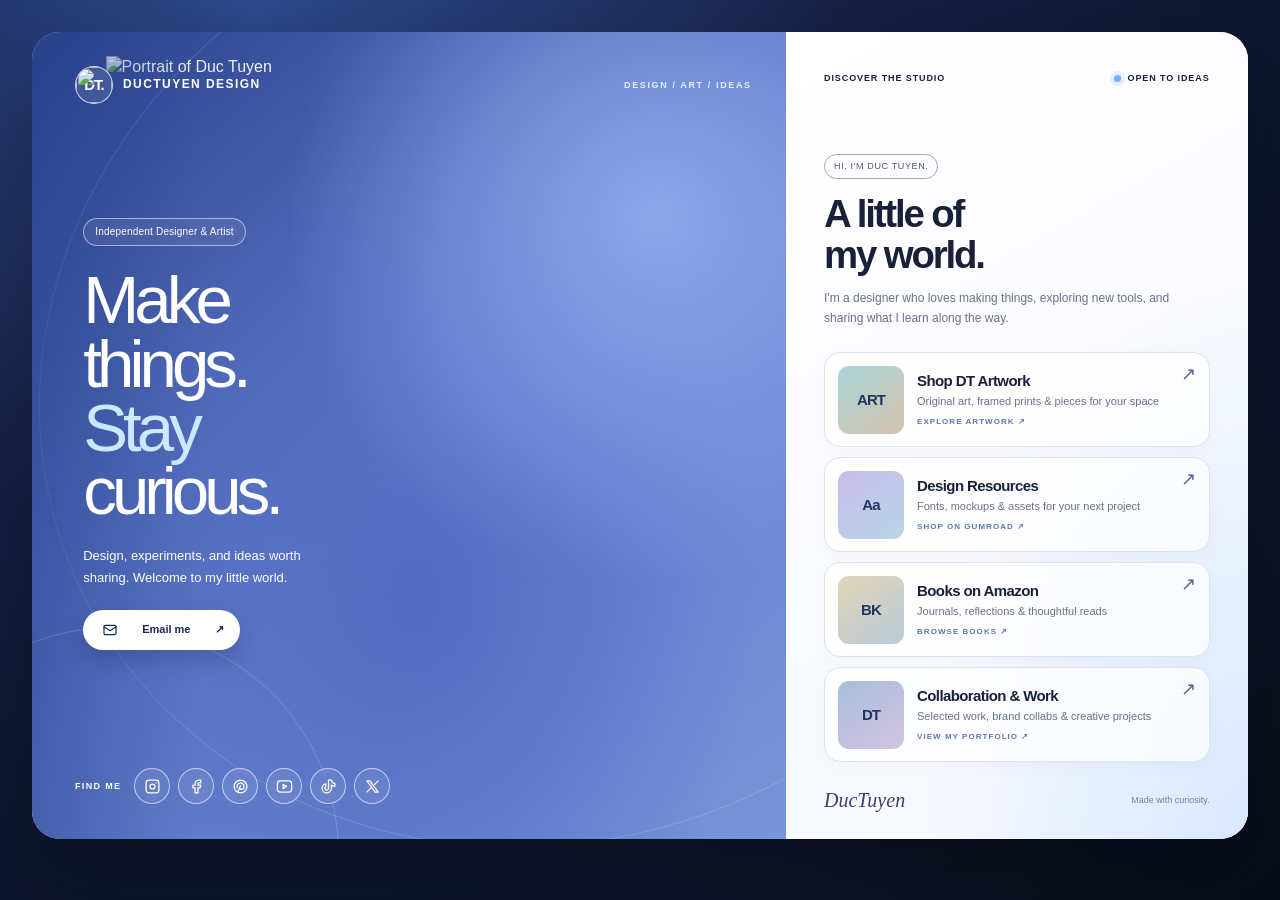
==== index.html @ d8264adf "Add standalone preview HTML" ====
<!doctype html><html lang="en"><head><meta charset="utf-8"><meta name="viewport" content="width=device-width,initial-scale=1"><title>DucTuyenDesign Bio Link</title></head><body style="margin:0"><style>
/* DucTuyenDesign Bio Link V6.5 | Transparent portrait + CSS blue gradient | Scoped to .dv6 */
.dv6,.dv6 *{box-sizing:border-box}
.dv6{--navy:#162456;--ink:#19213a;--muted:#67718b;--hair:#dbe0eb;--blue:#5e82db;position:relative;isolation:isolate;width:100%;min-height:100svh;padding:clamp(14px,2.5vw,38px);background:radial-gradient(ellipse at 20% 0%,#304b90 0%,#151f43 43%,#090d1a 100%);color:var(--ink);font-family:Arial,Helvetica,sans-serif;line-height:1.42}
.dv6 a{color:inherit;text-decoration:none}
.dv6 :is(a,button):focus-visible{outline:3px solid #7ebaff;outline-offset:4px}
.dv6 p,.dv6 h1,.dv6 h2{margin:0}
.dv6-shell{position:relative;max-width:1480px;min-height:790px;margin:auto;overflow:hidden;border-radius:28px;background:#f8faff;display:grid;grid-template-columns:minmax(0,1.63fr) minmax(375px,1fr);box-shadow:0 35px 95px #0005}
.dv6-visual{position:relative;min-height:790px;overflow:hidden;color:#fff;background:radial-gradient(ellipse at 83% 23%,#8ca7eb 0%,transparent 42%),radial-gradient(ellipse at 52% 70%,#556ec5 4%,transparent 60%),linear-gradient(145deg,#2d458f 0%,#647ecf 54%,#7795d8 100%)}
.dv6-visual:before{content:"";position:absolute;inset:-16% -38% 0 0;border-radius:50%;border:1px solid #ffffff25;transform:rotate(-22deg);pointer-events:none}
.dv6-visual:after{content:"";position:absolute;width:450px;height:450px;bottom:-240px;left:-145px;border:1px solid #ffffff2b;border-radius:50%;pointer-events:none}
.dv6-portrait{position:absolute;bottom:-1%;right:-7%;height:98%;width:auto;max-width:none;object-fit:contain;object-position:bottom center}
.dv6-portrait-fade{position:absolute;inset:0;background:linear-gradient(90deg,#233e8a80 0%,#263f8218 22%,transparent 55%);pointer-events:none}
.dv6-top{position:absolute;z-index:3;top:34px;left:43px;right:34px;display:flex;align-items:center;justify-content:space-between;gap:12px}
.dv6-logo{display:flex;align-items:center;gap:10px;font-size:12px;font-weight:750;letter-spacing:.12em;text-transform:uppercase}
.dv6-mark{position:relative;display:grid;place-items:center;flex:none;width:38px;height:38px;border:1.5px solid #ffffffc4;border-radius:50%;font-size:15px;letter-spacing:-.07em;background:#ffffff18;overflow:hidden;backdrop-filter:blur(10px)}
.dv6-mark img{position:absolute;inset:0;display:block;width:100%;height:100%;object-fit:cover;object-position:center}
.dv6-topnote{font-size:9px;letter-spacing:.18em;font-weight:700;color:#e5edff}
.dv6-hero-copy{position:absolute;z-index:2;top:23%;left:clamp(29px,4vw,67px);max-width:380px}
.dv6-eyebrow{display:inline-flex;border:1px solid #ffffff85;border-radius:20px;padding:6px 11px;font-size:10px;letter-spacing:.02em;backdrop-filter:blur(12px);background:#ffffff12}
.dv6-hero-copy h1{font-size:clamp(47px,5.25vw,86px);line-height:.95;letter-spacing:-.073em;font-weight:500;margin:22px 0 22px;text-wrap:balance}
.dv6-hero-copy h1 em{font-style:normal;color:#cce8ff}
.dv6-hero-copy p{max-width:250px;font-size:13px;line-height:1.65;color:#edf1ff}
.dv6-cta{margin-top:22px;display:inline-flex;align-items:center;gap:24px;border-radius:30px;background:#fff;color:#162853!important;padding:12px 16px 12px 19px;font-size:11px;font-weight:700;box-shadow:0 10px 20px #14224e40;transition:transform .2s}
.dv6-cta:hover{transform:translateY(-2px)}
.dv6-social{position:absolute;z-index:3;left:43px;bottom:35px;display:flex;align-items:center;gap:8px;flex-wrap:wrap}
.dv6-social-label{font-size:9px;letter-spacing:.15em;font-weight:700;margin-right:5px}
.dv6-social a{width:36px;height:36px;display:grid;place-items:center;border:1px solid #ffffff9e;border-radius:50%;font-size:10px;font-weight:700;background:#ffffff13;backdrop-filter:blur(9px);transition:background .2s}
.dv6-social a:hover{background:#ffffff49}
.dv6-info{position:relative;padding:40px clamp(23px,3vw,52px) 25px;background:radial-gradient(ellipse at 100% 100%,#d9e8ff 0%,transparent 50%),linear-gradient(150deg,#fff 0%,#f6f8ff 100%);display:flex;flex-direction:column}
.dv6-info-top{display:flex;justify-content:space-between;align-items:center;gap:15px;font-size:9px;font-weight:700;letter-spacing:.1em;text-transform:uppercase}
.dv6-online{display:flex;align-items:center;gap:7px}
.dv6-online i{width:7px;height:7px;border-radius:50%;background:#79acff;box-shadow:0 0 0 4px #b4d1ff55}
.dv6-intro{margin:68px 0 23px}
.dv6-intro-label{display:inline-block;border:1px solid #9ba8bf;border-radius:20px;padding:5px 9px;color:#475677;font-size:9px;letter-spacing:.07em;text-transform:uppercase}
.dv6-intro h2{font-size:clamp(29px,3vw,42px);line-height:1.08;letter-spacing:-.056em;font-weight:600;margin:14px 0 14px}
.dv6-intro p{font-size:12px;line-height:1.65;color:#65728b;max-width:350px}
.dv6-links{display:grid;gap:10px}
.dv6-link{position:relative;display:flex;align-items:center;gap:13px;min-height:95px;padding:12px 13px;border:1px solid #dce2ee;border-radius:16px;background:#ffffffc2;box-shadow:0 5px 15px #2b4a8509;transition:transform .2s,border-color .2s,background .2s}
.dv6-link:hover{transform:translateX(3px);border-color:#9fbae5;background:#fff}
.dv6-thumb{position:relative;display:grid;place-items:center;flex:none;width:66px;height:68px;overflow:hidden;border-radius:11px;background:#c7d6ef;color:#213762;font-size:15px;font-weight:800;letter-spacing:-.06em}
.dv6-thumb:after{content:"";position:absolute;inset:0;background-image:var(--pic);background-size:cover;background-position:center;background-repeat:no-repeat;pointer-events:none}
.dv6-thumb.art{background:linear-gradient(145deg,#a9d4d9,#d5c3ab)}
.dv6-thumb.resources{background:linear-gradient(145deg,#c6bdec,#b9d4e6)}
.dv6-thumb.books{background:linear-gradient(145deg,#e2d4b6,#b7cbda)}
.dv6-thumb.work{background:linear-gradient(145deg,#a4bfdb,#d6c2e2)}
.dv6-linktext{min-width:0;flex:1}
.dv6-linktext strong{display:block;font-size:15px;line-height:1.3;letter-spacing:-.04em;font-weight:700}
.dv6-linktext small{display:block;color:#68748a;font-size:11px;line-height:1.4;margin-top:3px}
.dv6-linktext label{display:block;font-size:8px;color:#5d78ad;letter-spacing:.13em;font-weight:800;margin-top:7px;cursor:pointer}
.dv6-arrow{align-self:flex-start;font-size:18px;line-height:1;color:#51698d}
.dv6-footer{margin-top:auto;padding-top:24px;display:flex;align-items:center;justify-content:space-between;gap:12px;color:#748099;font-size:9px}
.dv6-sign{color:#33456d;font-size:20px;font-family:Georgia,serif;font-style:italic}
@media(max-width:1100px) and (min-width:761px){.dv6-shell{grid-template-columns:minmax(0,1.3fr) minmax(330px,1fr)}.dv6-hero-copy{left:30px}.dv6-hero-copy h1{font-size:clamp(43px,5vw,68px)}.dv6-info{padding-left:24px;padding-right:24px}.dv6-portrait{right:-17%;height:96%}}
@media(max-width:760px){.dv6{padding:0;background:#132452}.dv6-shell{border-radius:0;min-height:auto;display:flex;flex-direction:column}.dv6-visual{height:640px;min-height:0;flex:none}.dv6-top{top:26px;left:23px;right:23px}.dv6-topnote{font-size:8px}.dv6-portrait{height:94%;right:-14%;bottom:0}.dv6-portrait-fade{background:linear-gradient(90deg,#263e84a8,#223c7f16 60%);}.dv6-hero-copy{top:20%;left:24px;max-width:260px}.dv6-hero-copy h1{font-size:clamp(43px,10vw,68px)}.dv6-hero-copy p{max-width:200px;font-size:11px}.dv6-social{left:23px;bottom:24px}.dv6-info{padding:28px 22px 28px}.dv6-intro{margin:34px 0 20px}.dv6-intro h2{font-size:36px}.dv6-link{min-height:93px}.dv6-footer{padding-top:27px}}
@media(max-width:420px){.dv6-visual{height:590px}.dv6-portrait{height:94%;right:-26%}.dv6-hero-copy{left:20px;top:22%}.dv6-hero-copy h1{font-size:47px;max-width:220px}.dv6-top{left:20px}.dv6-logo{font-size:10px}.dv6-topnote{display:none}.dv6-social{left:20px;gap:5px}.dv6-social a{height:32px;width:32px}.dv6-social-label{margin-right:1px;font-size:8px}.dv6-info{padding:28px 17px}.dv6-thumb{width:61px;height:63px}.dv6-link{gap:10px;padding:12px 10px}.dv6-linktext strong{font-size:14px}.dv6-linktext small{font-size:10px}.dv6-linktext label{font-size:7px}}
@media(max-width:340px){.dv6-portrait{right:-34%}.dv6-hero-copy h1{font-size:41px}.dv6-linktext strong{font-size:13px}.dv6-social-label{display:none}}
@media(prefers-reduced-motion:reduce){.dv6 a{transition:none}.dv6 a:hover{transform:none}}

/* Tabler brand icons: inline SVG, no external font or CDN */
.dv6-social a svg{width:17px;height:17px;display:block;fill:none;stroke:currentColor;stroke-width:1.8;stroke-linecap:round;stroke-linejoin:round;transition:transform .2s ease}
.dv6-social a:hover svg{transform:scale(1.13)}
.dv6-cta svg{width:16px;height:16px;display:block;fill:none;stroke:currentColor;stroke-width:1.8;stroke-linecap:round;stroke-linejoin:round}
@media(prefers-reduced-motion:reduce){.dv6-social a svg{transition:none}.dv6-social a:hover svg{transform:none}}

/* Lock hero text colors against Fourthwall theme heading overrides */
.dv6 .dv6-visual .dv6-hero-copy h1{color:#fff!important;-webkit-text-fill-color:#fff!important}
.dv6 .dv6-visual .dv6-hero-copy h1 em{color:#cce8ff!important;-webkit-text-fill-color:#cce8ff!important}
.dv6 .dv6-visual .dv6-hero-copy p,.dv6 .dv6-visual .dv6-eyebrow{color:#fff!important;-webkit-text-fill-color:#fff!important}
</style>
<div class="dv6" aria-label="DucTuyen Design Bio Link">
  <main class="dv6-shell">
    <section class="dv6-visual" aria-label="About DucTuyen Design">
      <!-- Portrait asset: assets/profile.webp (transparent; background is pure CSS) -->
      <img class="dv6-portrait" src="https://raw.githubusercontent.com/ductuyendesign/ductuyendesign-biolink/main/assets/profile.webp" alt="Portrait of Duc Tuyen" width="1215" height="1312" fetchpriority="high">
      <div class="dv6-portrait-fade" aria-hidden="true"></div>
      <header class="dv6-top">
        <div class="dv6-logo"><span class="dv6-mark">DT.<img src="https://raw.githubusercontent.com/ductuyendesign/ductuyendesign-biolink/main/assets/avatar.webp" alt="" width="64" height="64"></span><span>DUCTUYEN DESIGN</span></div>
        <span class="dv6-topnote">DESIGN / ART / IDEAS</span>
      </header>
      <div class="dv6-hero-copy">
        <span class="dv6-eyebrow">Independent Designer &amp; Artist</span>
        <h1>Make<br>things.<br><em>Stay</em><br>curious.</h1>
        <p>Design, experiments, and ideas worth sharing. Welcome to my little world.</p>
        <a class="dv6-cta" href="mailto:ductuyendesign@gmail.com" aria-label="Email Duc Tuyen at ductuyendesign@gmail.com">
          <svg viewBox="0 0 24 24" aria-hidden="true"><rect x="3" y="5" width="18" height="14" rx="2"/><path d="m3 7 9 6 9 -6"/></svg>
          Email me <span aria-hidden="true">↗</span>
        </a>
      </div>
      <nav class="dv6-social" aria-label="Social profiles">
        <span class="dv6-social-label">FIND ME</span>
        <a href="https://instagram.com/ductuyendesign" target="_blank" rel="noopener noreferrer" aria-label="Instagram" title="Instagram"><svg viewBox="0 0 24 24" aria-hidden="true"><path d="M3 7a4 4 0 0 1 4 -4h10a4 4 0 0 1 4 4v10a4 4 0 0 1 -4 4h-10a4 4 0 0 1 -4 -4l0 -10"/><path d="M8.5 12a3.5 3.5 0 1 0 7 0a3.5 3.5 0 0 0 -7 0"/><path d="M17 7v.01"/></svg></a>
        <a href="https://www.facebook.com/ductuyendesign" target="_blank" rel="noopener noreferrer" aria-label="Facebook" title="Facebook"><svg viewBox="0 0 24 24" aria-hidden="true"><path d="M7 10v4h3v7h4v-7h3l1 -4h-4v-2a1 1 0 0 1 1 -1h3v-4h-3a5 5 0 0 0 -5 5v2h-3"/></svg></a>
        <a href="https://pinterest.com/ductuyendesign" target="_blank" rel="noopener noreferrer" aria-label="Pinterest" title="Pinterest"><svg viewBox="0 0 24 24" aria-hidden="true"><path d="M8 20l4 -9"/><path d="M10.7 14c.437 1.263 1.43 2 2.55 2c2.071 0 3.75 -1.554 3.75 -4a5 5 0 1 0 -9.7 1.7"/><path d="M3 12a9 9 0 1 0 18 0a9 9 0 1 0 -18 0"/></svg></a>
        <a href="https://youtube.com/@ductuyendesign" target="_blank" rel="noopener noreferrer" aria-label="YouTube" title="YouTube"><svg viewBox="0 0 24 24" aria-hidden="true"><path d="M2 8a4 4 0 0 1 4 -4h12a4 4 0 0 1 4 4v8a4 4 0 0 1 -4 4h-12a4 4 0 0 1 -4 -4v-8"/><path d="M10 9l5 3l-5 3l0 -6"/></svg></a>
        <a href="https://tiktok.com/@ductuyendesign" target="_blank" rel="noopener noreferrer" aria-label="TikTok" title="TikTok"><svg viewBox="0 0 24 24" aria-hidden="true"><path d="M21 7.917v4.034a9.948 9.948 0 0 1 -5 -1.951v4.5a6.5 6.5 0 1 1 -8 -6.326v4.326a2.5 2.5 0 1 0 4 2v-11.5h4.083a6.005 6.005 0 0 0 4.917 4.917"/></svg></a>
        <a href="https://twitter.com/dtuyendesign" target="_blank" rel="noopener noreferrer" aria-label="X" title="X"><svg viewBox="0 0 24 24" aria-hidden="true"><path d="M4 4l11.733 16h4.267l-11.733 -16l-4.267 0"/><path d="M4 20l6.768 -6.768m2.46 -2.46l6.772 -6.772"/></svg></a>
      </nav>
    </section>
    <section class="dv6-info" aria-label="DucTuyen links">
      <div class="dv6-info-top"><span>DISCOVER THE STUDIO</span><span class="dv6-online"><i></i>OPEN TO IDEAS</span></div>
      <div class="dv6-intro">
        <span class="dv6-intro-label">Hi, I'm Duc Tuyen.</span>
        <h2>A little of<br>my world.</h2>
        <p>I'm a designer who loves making things, exploring new tools, and sharing what I learn along the way.</p>
      </div>
      <div class="dv6-links" id="dv6-links">
        <a class="dv6-link" href="https://dtartwork.com" target="_blank" rel="noopener noreferrer">
          <span class="dv6-thumb art" style="--pic:url('https://raw.githubusercontent.com/ductuyendesign/ductuyendesign-biolink/main/assets/dtartwork.webp')" aria-hidden="true">ART</span>
          <span class="dv6-linktext"><strong>Shop DT Artwork</strong><small>Original art, framed prints &amp; pieces for your space</small><label>EXPLORE ARTWORK ↗</label></span>
          <span class="dv6-arrow" aria-hidden="true">↗</span>
        </a>
        <a class="dv6-link" href="https://ductuyendesign.gumroad.com/" target="_blank" rel="noopener noreferrer">
          <span class="dv6-thumb resources" style="--pic:url('https://raw.githubusercontent.com/ductuyendesign/ductuyendesign-biolink/main/assets/gumroad.webp')" aria-hidden="true">Aa</span>
          <span class="dv6-linktext"><strong>Design Resources</strong><small>Fonts, mockups &amp; assets for your next project</small><label>SHOP ON GUMROAD ↗</label></span>
          <span class="dv6-arrow" aria-hidden="true">↗</span>
        </a>
        <a class="dv6-link" href="https://www.amazon.com/stores/Michael-Dreamer/author/B0GX5GFF1L" target="_blank" rel="noopener noreferrer">
          <span class="dv6-thumb books" style="--pic:url('https://raw.githubusercontent.com/ductuyendesign/ductuyendesign-biolink/main/assets/amazon.webp')" aria-hidden="true">BK</span>
          <span class="dv6-linktext"><strong>Books on Amazon</strong><small>Journals, reflections &amp; thoughtful reads</small><label>BROWSE BOOKS ↗</label></span>
          <span class="dv6-arrow" aria-hidden="true">↗</span>
        </a>
        <a class="dv6-link" href="https://ductuyen.framer.website/" target="_blank" rel="noopener noreferrer">
          <span class="dv6-thumb work" style="--pic:url('https://raw.githubusercontent.com/ductuyendesign/ductuyendesign-biolink/main/assets/portfolio.webp')" aria-hidden="true">DT</span>
          <span class="dv6-linktext"><strong>Collaboration &amp; Work</strong><small>Selected work, brand collabs &amp; creative projects</small><label>VIEW MY PORTFOLIO ↗</label></span>
          <span class="dv6-arrow" aria-hidden="true">↗</span>
        </a>
      </div>
      <footer class="dv6-footer"><span class="dv6-sign">DucTuyen</span><span>Made with curiosity.</span></footer>
    </section>
  </main>
</div></body></html>
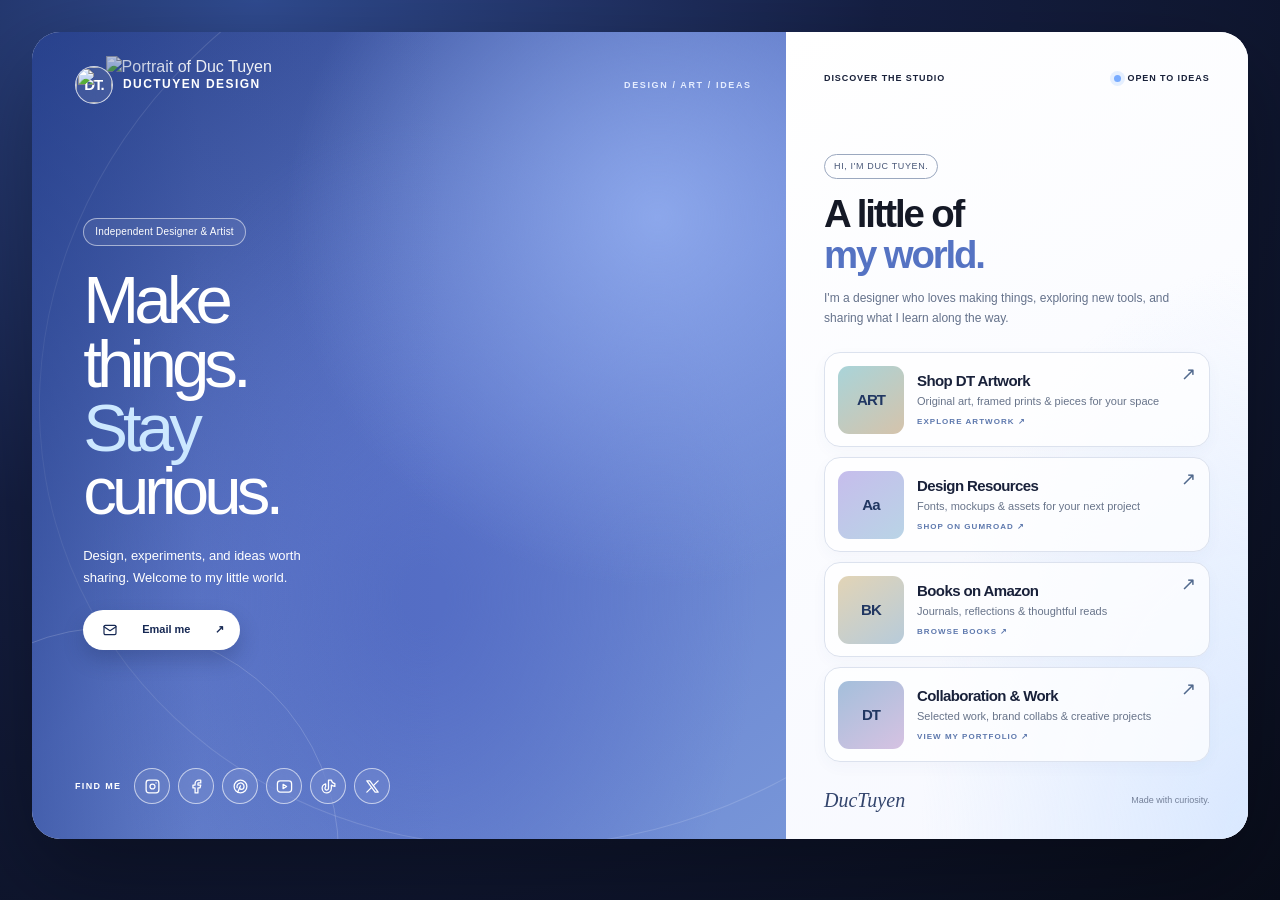
==== commit 0d3aff7c: "Style my world heading in editorial blue" ====
--- a/index.html
+++ b/index.html
@@ -67,6 +67,9 @@
 .dv6 .dv6-visual .dv6-hero-copy h1{color:#fff!important;-webkit-text-fill-color:#fff!important}
 .dv6 .dv6-visual .dv6-hero-copy h1 em{color:#cce8ff!important;-webkit-text-fill-color:#cce8ff!important}
 .dv6 .dv6-visual .dv6-hero-copy p,.dv6 .dv6-visual .dv6-eyebrow{color:#fff!important;-webkit-text-fill-color:#fff!important}
+/* Blue world title, locked against the Fourthwall theme */
+.dv6 .dv6-info .dv6-intro h2{color:#151926!important;-webkit-text-fill-color:#151926!important}
+.dv6 .dv6-info .dv6-intro h2 .dv6-world{color:#5573c3!important;-webkit-text-fill-color:#5573c3!important}
 </style>
 <div class="dv6" aria-label="DucTuyen Design Bio Link">
   <main class="dv6-shell">
@@ -101,7 +104,7 @@
       <div class="dv6-info-top"><span>DISCOVER THE STUDIO</span><span class="dv6-online"><i></i>OPEN TO IDEAS</span></div>
       <div class="dv6-intro">
         <span class="dv6-intro-label">Hi, I'm Duc Tuyen.</span>
-        <h2>A little of<br>my world.</h2>
+        <h2>A little of<br><span class="dv6-world">my world.</span></h2>
         <p>I'm a designer who loves making things, exploring new tools, and sharing what I learn along the way.</p>
       </div>
       <div class="dv6-links" id="dv6-links">
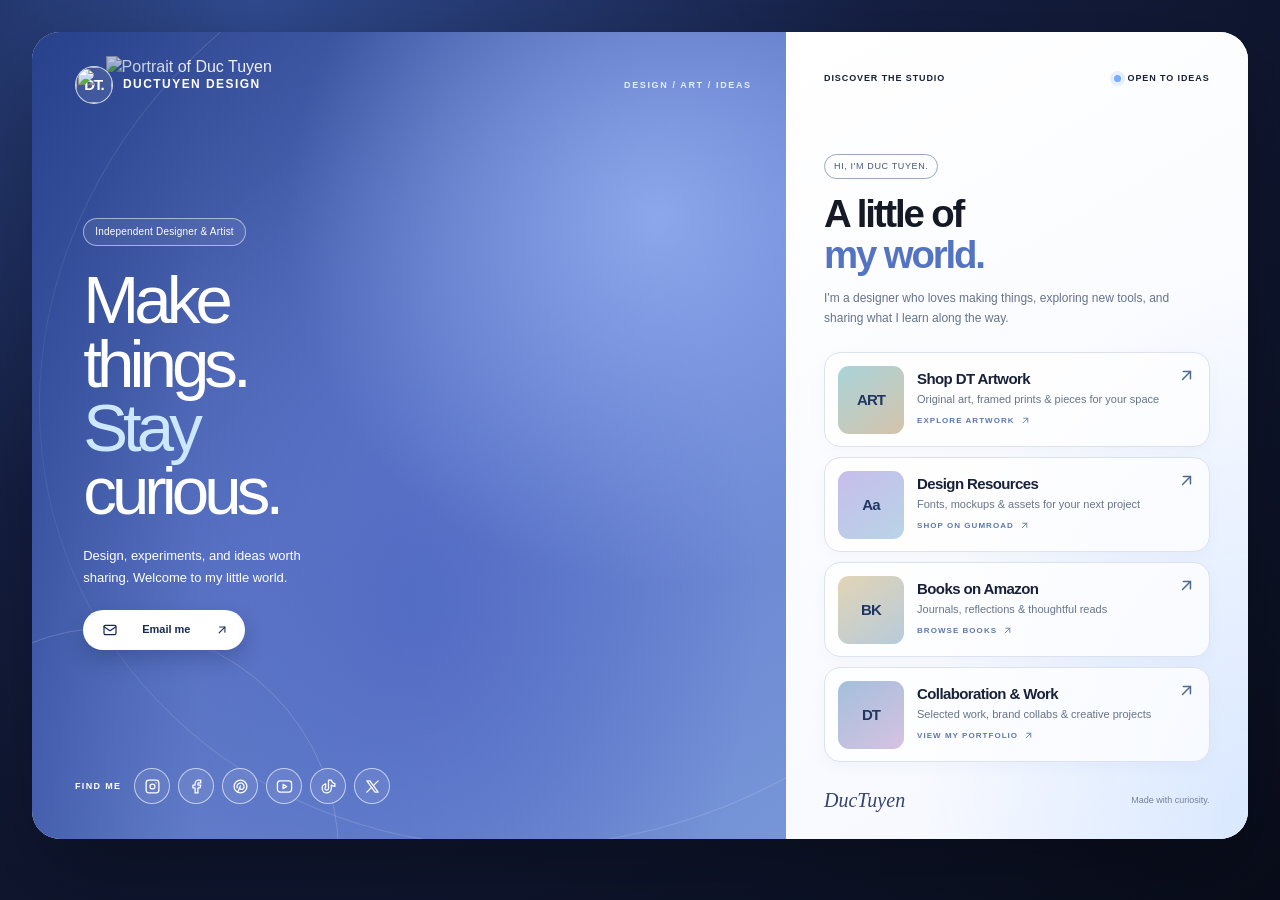
==== commit 57189a56: "Replace iOS emoji arrows with Tabler inline SVG icons" ====
--- a/index.html
+++ b/index.html
@@ -70,6 +70,13 @@
 /* Blue world title, locked against the Fourthwall theme */
 .dv6 .dv6-info .dv6-intro h2{color:#151926!important;-webkit-text-fill-color:#151926!important}
 .dv6 .dv6-info .dv6-intro h2 .dv6-world{color:#5573c3!important;-webkit-text-fill-color:#5573c3!important}
+/* Tabler Arrow Up Right — prevent emoji rendering on iOS */
+.dv6 .dv6-up-icon{display:inline-block;width:18px;height:18px;flex:none;vertical-align:middle;color:inherit}
+.dv6 .dv6-linktext label{display:inline-flex;align-items:center;gap:5px}
+.dv6 .dv6-linktext label .dv6-up-icon{width:11px;height:11px}
+.dv6 .dv6-arrow .dv6-up-icon{width:19px;height:19px;transition:transform .2s}
+.dv6 .dv6-link:hover .dv6-arrow .dv6-up-icon{transform:translate(2px,-2px)}
+.dv6 .dv6-cta .dv6-up-icon{width:14px;height:14px}
 </style>
 <div class="dv6" aria-label="DucTuyen Design Bio Link">
   <main class="dv6-shell">
@@ -87,7 +94,7 @@
         <p>Design, experiments, and ideas worth sharing. Welcome to my little world.</p>
         <a class="dv6-cta" href="mailto:ductuyendesign@gmail.com" aria-label="Email Duc Tuyen at ductuyendesign@gmail.com">
           <svg viewBox="0 0 24 24" aria-hidden="true"><rect x="3" y="5" width="18" height="14" rx="2"/><path d="m3 7 9 6 9 -6"/></svg>
-          Email me <span aria-hidden="true">↗</span>
+          Email me <span aria-hidden="true"><svg class="dv6-up-icon" viewBox="0 0 24 24" fill="none" stroke="currentColor" stroke-width="1.9" stroke-linecap="round" stroke-linejoin="round" aria-hidden="true" focusable="false"><path d="M17 7l-10 10"/><path d="M8 7l9 0l0 9"/></svg></span>
         </a>
       </div>
       <nav class="dv6-social" aria-label="Social profiles">
@@ -110,23 +117,23 @@
       <div class="dv6-links" id="dv6-links">
         <a class="dv6-link" href="https://dtartwork.com" target="_blank" rel="noopener noreferrer">
           <span class="dv6-thumb art" style="--pic:url('https://raw.githubusercontent.com/ductuyendesign/ductuyendesign-biolink/main/assets/dtartwork.webp')" aria-hidden="true">ART</span>
-          <span class="dv6-linktext"><strong>Shop DT Artwork</strong><small>Original art, framed prints &amp; pieces for your space</small><label>EXPLORE ARTWORK ↗</label></span>
-          <span class="dv6-arrow" aria-hidden="true">↗</span>
+          <span class="dv6-linktext"><strong>Shop DT Artwork</strong><small>Original art, framed prints &amp; pieces for your space</small><label>EXPLORE ARTWORK <svg class="dv6-up-icon" viewBox="0 0 24 24" fill="none" stroke="currentColor" stroke-width="1.9" stroke-linecap="round" stroke-linejoin="round" aria-hidden="true" focusable="false"><path d="M17 7l-10 10"/><path d="M8 7l9 0l0 9"/></svg></label></span>
+          <span class="dv6-arrow" aria-hidden="true"><svg class="dv6-up-icon" viewBox="0 0 24 24" fill="none" stroke="currentColor" stroke-width="1.9" stroke-linecap="round" stroke-linejoin="round" aria-hidden="true" focusable="false"><path d="M17 7l-10 10"/><path d="M8 7l9 0l0 9"/></svg></span>
         </a>
         <a class="dv6-link" href="https://ductuyendesign.gumroad.com/" target="_blank" rel="noopener noreferrer">
           <span class="dv6-thumb resources" style="--pic:url('https://raw.githubusercontent.com/ductuyendesign/ductuyendesign-biolink/main/assets/gumroad.webp')" aria-hidden="true">Aa</span>
-          <span class="dv6-linktext"><strong>Design Resources</strong><small>Fonts, mockups &amp; assets for your next project</small><label>SHOP ON GUMROAD ↗</label></span>
-          <span class="dv6-arrow" aria-hidden="true">↗</span>
+          <span class="dv6-linktext"><strong>Design Resources</strong><small>Fonts, mockups &amp; assets for your next project</small><label>SHOP ON GUMROAD <svg class="dv6-up-icon" viewBox="0 0 24 24" fill="none" stroke="currentColor" stroke-width="1.9" stroke-linecap="round" stroke-linejoin="round" aria-hidden="true" focusable="false"><path d="M17 7l-10 10"/><path d="M8 7l9 0l0 9"/></svg></label></span>
+          <span class="dv6-arrow" aria-hidden="true"><svg class="dv6-up-icon" viewBox="0 0 24 24" fill="none" stroke="currentColor" stroke-width="1.9" stroke-linecap="round" stroke-linejoin="round" aria-hidden="true" focusable="false"><path d="M17 7l-10 10"/><path d="M8 7l9 0l0 9"/></svg></span>
         </a>
         <a class="dv6-link" href="https://www.amazon.com/stores/Michael-Dreamer/author/B0GX5GFF1L" target="_blank" rel="noopener noreferrer">
           <span class="dv6-thumb books" style="--pic:url('https://raw.githubusercontent.com/ductuyendesign/ductuyendesign-biolink/main/assets/amazon.webp')" aria-hidden="true">BK</span>
-          <span class="dv6-linktext"><strong>Books on Amazon</strong><small>Journals, reflections &amp; thoughtful reads</small><label>BROWSE BOOKS ↗</label></span>
-          <span class="dv6-arrow" aria-hidden="true">↗</span>
+          <span class="dv6-linktext"><strong>Books on Amazon</strong><small>Journals, reflections &amp; thoughtful reads</small><label>BROWSE BOOKS <svg class="dv6-up-icon" viewBox="0 0 24 24" fill="none" stroke="currentColor" stroke-width="1.9" stroke-linecap="round" stroke-linejoin="round" aria-hidden="true" focusable="false"><path d="M17 7l-10 10"/><path d="M8 7l9 0l0 9"/></svg></label></span>
+          <span class="dv6-arrow" aria-hidden="true"><svg class="dv6-up-icon" viewBox="0 0 24 24" fill="none" stroke="currentColor" stroke-width="1.9" stroke-linecap="round" stroke-linejoin="round" aria-hidden="true" focusable="false"><path d="M17 7l-10 10"/><path d="M8 7l9 0l0 9"/></svg></span>
         </a>
         <a class="dv6-link" href="https://ductuyen.framer.website/" target="_blank" rel="noopener noreferrer">
           <span class="dv6-thumb work" style="--pic:url('https://raw.githubusercontent.com/ductuyendesign/ductuyendesign-biolink/main/assets/portfolio.webp')" aria-hidden="true">DT</span>
-          <span class="dv6-linktext"><strong>Collaboration &amp; Work</strong><small>Selected work, brand collabs &amp; creative projects</small><label>VIEW MY PORTFOLIO ↗</label></span>
-          <span class="dv6-arrow" aria-hidden="true">↗</span>
+          <span class="dv6-linktext"><strong>Collaboration &amp; Work</strong><small>Selected work, brand collabs &amp; creative projects</small><label>VIEW MY PORTFOLIO <svg class="dv6-up-icon" viewBox="0 0 24 24" fill="none" stroke="currentColor" stroke-width="1.9" stroke-linecap="round" stroke-linejoin="round" aria-hidden="true" focusable="false"><path d="M17 7l-10 10"/><path d="M8 7l9 0l0 9"/></svg></label></span>
+          <span class="dv6-arrow" aria-hidden="true"><svg class="dv6-up-icon" viewBox="0 0 24 24" fill="none" stroke="currentColor" stroke-width="1.9" stroke-linecap="round" stroke-linejoin="round" aria-hidden="true" focusable="false"><path d="M17 7l-10 10"/><path d="M8 7l9 0l0 9"/></svg></span>
         </a>
       </div>
       <footer class="dv6-footer"><span class="dv6-sign">DucTuyen</span><span>Made with curiosity.</span></footer>
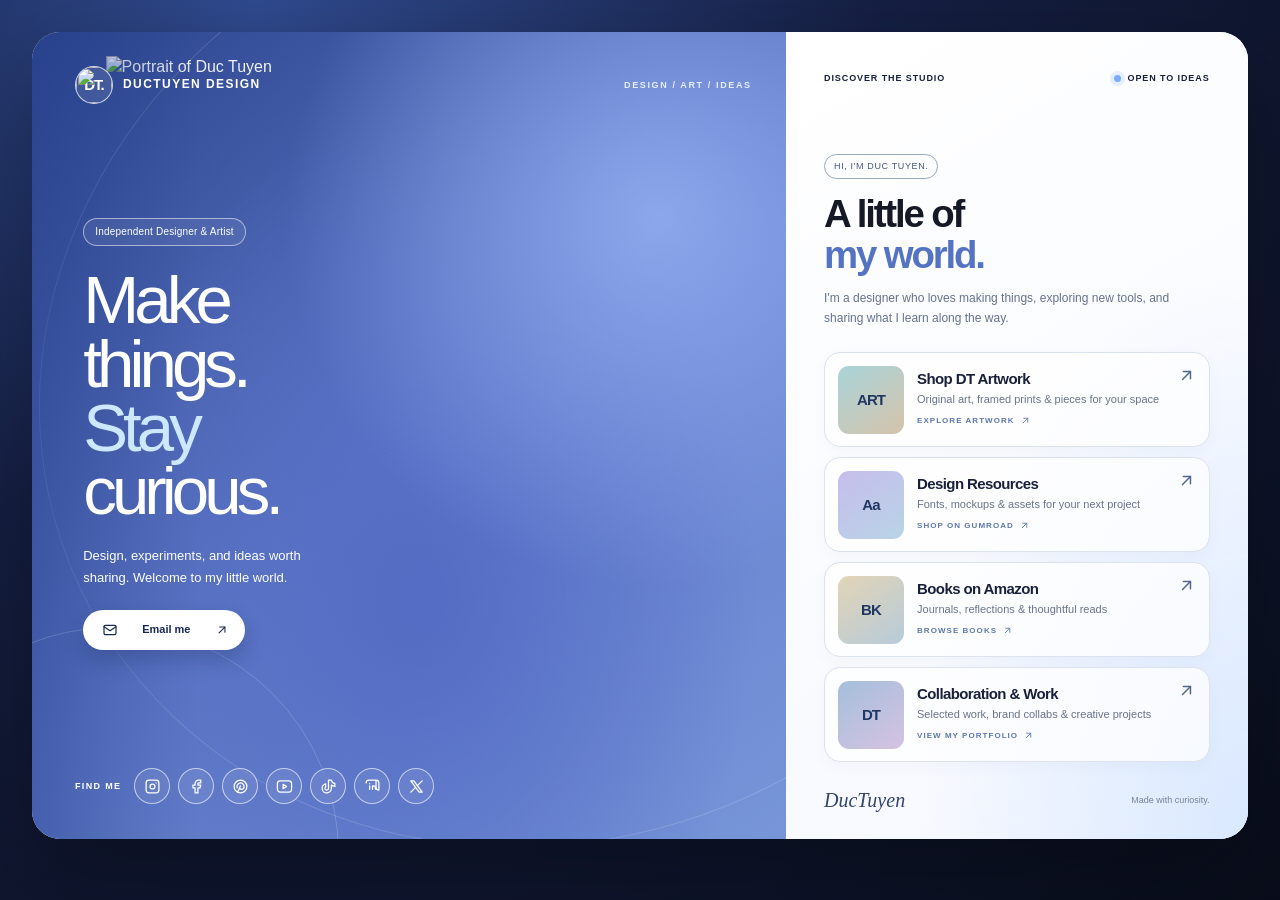
==== commit 8e706ac5: "Sync standalone preview with LinkedIn social icon" ====
--- a/index.html
+++ b/index.html
@@ -104,6 +104,7 @@
         <a href="https://pinterest.com/ductuyendesign" target="_blank" rel="noopener noreferrer" aria-label="Pinterest" title="Pinterest"><svg viewBox="0 0 24 24" aria-hidden="true"><path d="M8 20l4 -9"/><path d="M10.7 14c.437 1.263 1.43 2 2.55 2c2.071 0 3.75 -1.554 3.75 -4a5 5 0 1 0 -9.7 1.7"/><path d="M3 12a9 9 0 1 0 18 0a9 9 0 1 0 -18 0"/></svg></a>
         <a href="https://youtube.com/@ductuyendesign" target="_blank" rel="noopener noreferrer" aria-label="YouTube" title="YouTube"><svg viewBox="0 0 24 24" aria-hidden="true"><path d="M2 8a4 4 0 0 1 4 -4h12a4 4 0 0 1 4 4v8a4 4 0 0 1 -4 4h-12a4 4 0 0 1 -4 -4v-8"/><path d="M10 9l5 3l-5 3l0 -6"/></svg></a>
         <a href="https://tiktok.com/@ductuyendesign" target="_blank" rel="noopener noreferrer" aria-label="TikTok" title="TikTok"><svg viewBox="0 0 24 24" aria-hidden="true"><path d="M21 7.917v4.034a9.948 9.948 0 0 1 -5 -1.951v4.5a6.5 6.5 0 1 1 -8 -6.326v4.326a2.5 2.5 0 1 0 4 2v-11.5h4.083a6.005 6.005 0 0 0 4.917 4.917"/></svg></a>
+        <a href="https://www.linkedin.com/in/ductuyendesign/" target="_blank" rel="noopener noreferrer" aria-label="LinkedIn" title="LinkedIn"><svg viewBox="0 0 24 24" aria-hidden="true"><path d="M8 11v5"/><path d="M8 8v.01"/><path d="M12 16v-5"/><path d="M16 16v-3a2 2 0 1 0 -4 0"/><path d="M3 7a4 4 0 0 1 4 -4h10a4 4 0 0 1 4 4v10a4 4 0 0 1 -4 -4l0 -10"/></svg></a>
         <a href="https://twitter.com/dtuyendesign" target="_blank" rel="noopener noreferrer" aria-label="X" title="X"><svg viewBox="0 0 24 24" aria-hidden="true"><path d="M4 4l11.733 16h4.267l-11.733 -16l-4.267 0"/><path d="M4 20l6.768 -6.768m2.46 -2.46l6.772 -6.772"/></svg></a>
       </nav>
     </section>
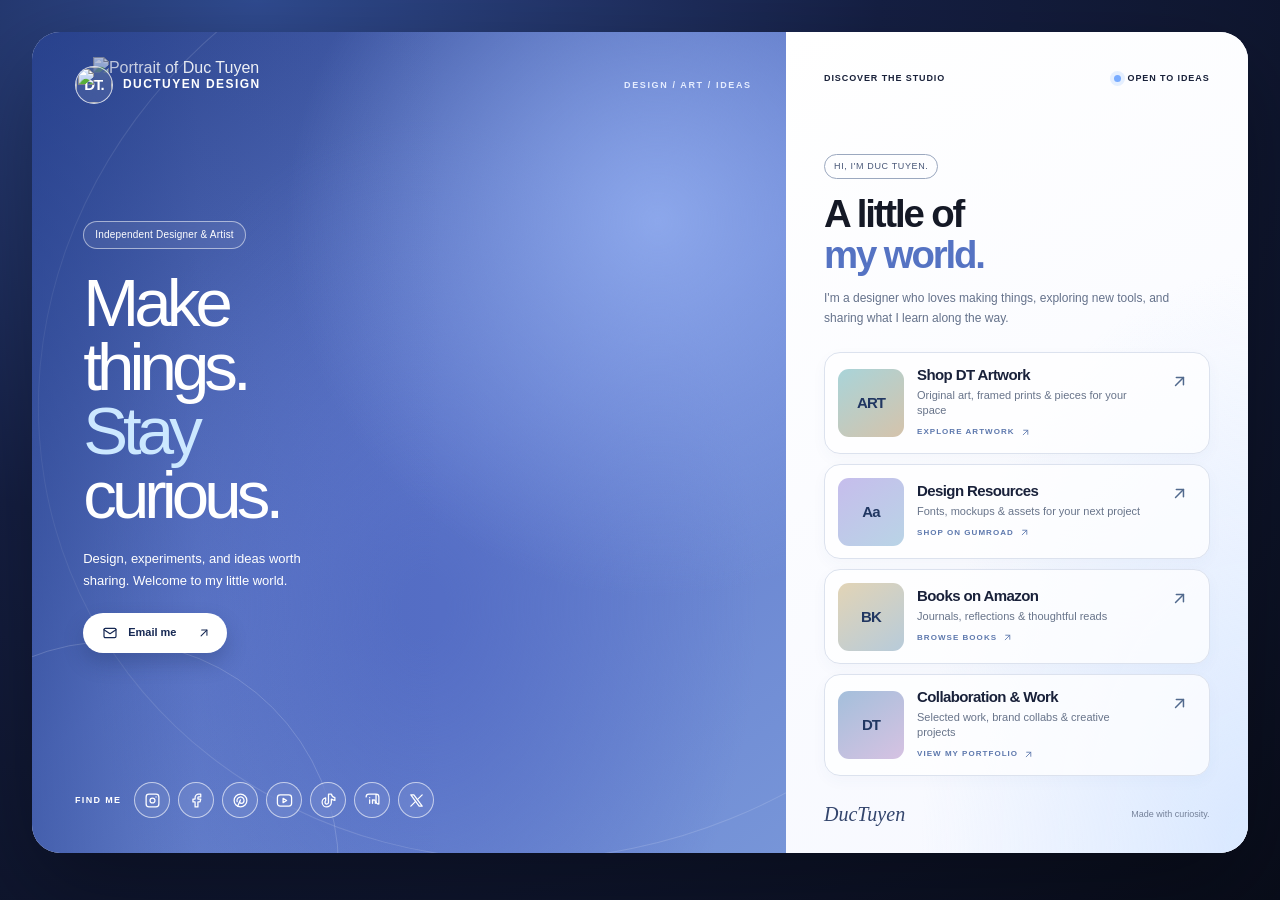
==== commit 9e14e31b: "Implement V6.9 Interactive Editorial CTA and card microinteractions" ====
--- a/index.html
+++ b/index.html
@@ -77,6 +77,43 @@
 .dv6 .dv6-arrow .dv6-up-icon{width:19px;height:19px;transition:transform .2s}
 .dv6 .dv6-link:hover .dv6-arrow .dv6-up-icon{transform:translate(2px,-2px)}
 .dv6 .dv6-cta .dv6-up-icon{width:14px;height:14px}
+/* V6.9: Interactive Editorial | motion + focus/touch states */
+.dv6 .dv6-cta{position:relative;isolation:isolate;overflow:hidden;transition:transform .32s cubic-bezier(.22,1,.36,1),box-shadow .32s,color .3s!important}
+.dv6 .dv6-cta:before{content:"";position:absolute;inset:0;z-index:0;background:#213d86;transform:scaleX(0);transform-origin:left center;transition:transform .42s cubic-bezier(.22,1,.36,1);pointer-events:none}
+.dv6 .dv6-cta-content{position:relative;z-index:1;display:inline-flex;align-items:center;gap:10px;white-space:nowrap}
+.dv6 .dv6-cta-arrow{display:inline-flex;margin-left:10px}
+.dv6 .dv6-cta-mail,.dv6 .dv6-cta-arrow svg{transition:transform .35s cubic-bezier(.22,1,.36,1)}
+.dv6 .dv6-link{isolation:isolate;overflow:hidden;transition:transform .34s cubic-bezier(.22,1,.36,1),border-color .34s,box-shadow .34s,background .34s}
+.dv6 .dv6-link:before{content:"";position:absolute;inset:0;z-index:0;opacity:0;background:radial-gradient(ellipse at 90% 10%,#96b9f34d,transparent 54%),linear-gradient(120deg,#ffffff00 20%,#e8f0ff69 100%);transition:opacity .36s;pointer-events:none}
+.dv6 .dv6-link>*{position:relative;z-index:1}
+.dv6 .dv6-thumb:after{transition:transform .55s cubic-bezier(.22,1,.36,1)}
+.dv6 .dv6-arrow{width:32px;height:32px;display:grid;place-items:center;flex:none;border-radius:50%;background:transparent;transition:background .32s,color .32s}
+.dv6 .dv6-link .dv6-arrow .dv6-up-icon{transition:transform .32s cubic-bezier(.22,1,.36,1)}
+@media(hover:hover) and (pointer:fine){
+  .dv6 .dv6-cta:hover{transform:translateY(-3px);color:#fff!important;box-shadow:0 14px 27px #10245859}
+  .dv6 .dv6-cta:hover:before{transform:scaleX(1)}
+  .dv6 .dv6-cta:hover .dv6-cta-mail{transform:translateY(-2px) rotate(-8deg)}
+  .dv6 .dv6-cta:hover .dv6-cta-arrow svg{transform:translate(3px,-3px)}
+  .dv6 .dv6-link:hover{transform:translateY(-4px);background:#fff;border-color:#9bb7e5;box-shadow:0 14px 32px #20396921}
+  .dv6 .dv6-link:hover:before{opacity:1}
+  .dv6 .dv6-link:hover .dv6-thumb:after{transform:scale(1.06)}
+  .dv6 .dv6-link:hover .dv6-arrow{background:#5573c3;color:#fff}
+}
+.dv6 .dv6-cta:focus-visible{color:#fff!important}
+.dv6 .dv6-cta:focus-visible:before{transform:scaleX(1)}
+.dv6 .dv6-link:focus-visible{border-color:#5573c3;box-shadow:0 0 0 3px #8dabec85}
+.dv6 .dv6-link:focus-visible:before{opacity:1}
+.dv6 .dv6-link:focus-visible .dv6-arrow{background:#5573c3;color:#fff}
+.dv6 .dv6-cta:active{transform:scale(.98)}
+.dv6 .dv6-link:active{transform:scale(.985);background:#edf3ff}
+@media(hover:none){
+  .dv6 .dv6-link:hover,.dv6 .dv6-cta:hover{transform:none}
+}
+@media(prefers-reduced-motion:reduce){
+  .dv6 .dv6-cta,.dv6 .dv6-cta:before,.dv6 .dv6-cta-mail,.dv6 .dv6-cta-arrow svg,
+  .dv6 .dv6-link,.dv6 .dv6-link:before,.dv6 .dv6-thumb:after,
+  .dv6 .dv6-arrow,.dv6 .dv6-link .dv6-arrow .dv6-up-icon{transition:none!important;animation:none!important}
+}
 </style>
 <div class="dv6" aria-label="DucTuyen Design Bio Link">
   <main class="dv6-shell">
@@ -93,8 +130,11 @@
         <h1>Make<br>things.<br><em>Stay</em><br>curious.</h1>
         <p>Design, experiments, and ideas worth sharing. Welcome to my little world.</p>
         <a class="dv6-cta" href="mailto:ductuyendesign@gmail.com" aria-label="Email Duc Tuyen at ductuyendesign@gmail.com">
-          <svg viewBox="0 0 24 24" aria-hidden="true"><rect x="3" y="5" width="18" height="14" rx="2"/><path d="m3 7 9 6 9 -6"/></svg>
-          Email me <span aria-hidden="true"><svg class="dv6-up-icon" viewBox="0 0 24 24" fill="none" stroke="currentColor" stroke-width="1.9" stroke-linecap="round" stroke-linejoin="round" aria-hidden="true" focusable="false"><path d="M17 7l-10 10"/><path d="M8 7l9 0l0 9"/></svg></span>
+          <span class="dv6-cta-content">
+            <svg class="dv6-cta-mail" viewBox="0 0 24 24" aria-hidden="true"><rect x="3" y="5" width="18" height="14" rx="2"/><path d="m3 7 9 6 9 -6"/></svg>
+            <span>Email me</span>
+            <span class="dv6-cta-arrow" aria-hidden="true"><svg class="dv6-up-icon" viewBox="0 0 24 24" fill="none" stroke="currentColor" stroke-width="1.9" stroke-linecap="round" stroke-linejoin="round" aria-hidden="true" focusable="false"><path d="M17 7l-10 10"/><path d="M8 7l9 0l0 9"/></svg></span>
+          </span>
         </a>
       </div>
       <nav class="dv6-social" aria-label="Social profiles">
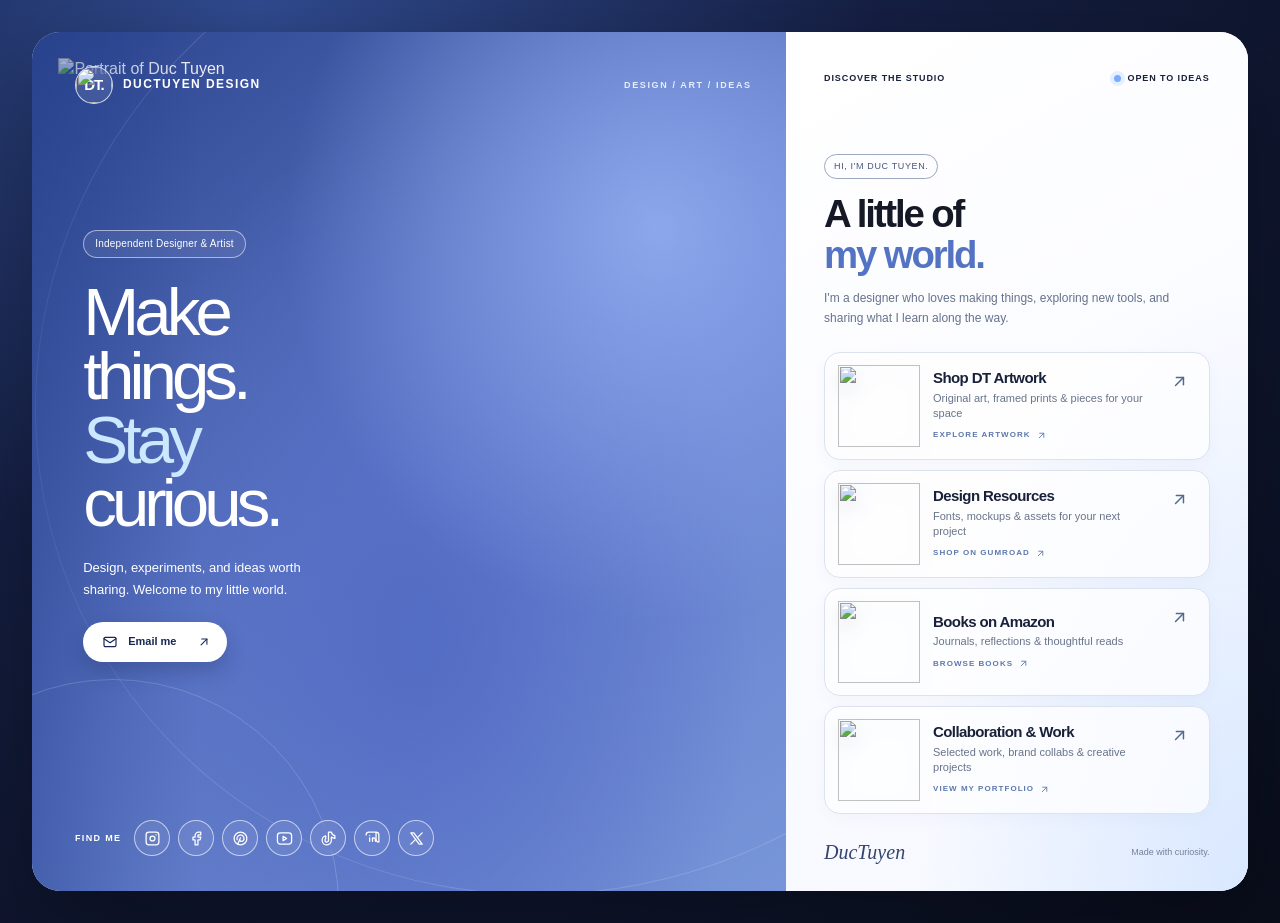
==== commit 2a5f9bfb: "V6.10: Float transparent thumbnail artwork without gray frames" ====
--- a/index.html
+++ b/index.html
@@ -1,5 +1,5 @@
 <!doctype html><html lang="en"><head><meta charset="utf-8"><meta name="viewport" content="width=device-width,initial-scale=1"><title>DucTuyenDesign Bio Link</title></head><body style="margin:0"><style>
-/* DucTuyenDesign Bio Link V6.5 | Transparent portrait + CSS blue gradient | Scoped to .dv6 */
+/* DucTuyenDesign Bio Link V6.10 | Transparent portrait + CSS blue gradient | Scoped to .dv6 */
 .dv6,.dv6 *{box-sizing:border-box}
 .dv6{--navy:#162456;--ink:#19213a;--muted:#67718b;--hair:#dbe0eb;--blue:#5e82db;position:relative;isolation:isolate;width:100%;min-height:100svh;padding:clamp(14px,2.5vw,38px);background:radial-gradient(ellipse at 20% 0%,#304b90 0%,#151f43 43%,#090d1a 100%);color:var(--ink);font-family:Arial,Helvetica,sans-serif;line-height:1.42}
 .dv6 a{color:inherit;text-decoration:none}
@@ -38,12 +38,8 @@
 .dv6-links{display:grid;gap:10px}
 .dv6-link{position:relative;display:flex;align-items:center;gap:13px;min-height:95px;padding:12px 13px;border:1px solid #dce2ee;border-radius:16px;background:#ffffffc2;box-shadow:0 5px 15px #2b4a8509;transition:transform .2s,border-color .2s,background .2s}
 .dv6-link:hover{transform:translateX(3px);border-color:#9fbae5;background:#fff}
-.dv6-thumb{position:relative;display:grid;place-items:center;flex:none;width:66px;height:68px;overflow:hidden;border-radius:11px;background:#c7d6ef;color:#213762;font-size:15px;font-weight:800;letter-spacing:-.06em}
-.dv6-thumb:after{content:"";position:absolute;inset:0;background-image:var(--pic);background-size:cover;background-position:center;background-repeat:no-repeat;pointer-events:none}
-.dv6-thumb.art{background:linear-gradient(145deg,#a9d4d9,#d5c3ab)}
-.dv6-thumb.resources{background:linear-gradient(145deg,#c6bdec,#b9d4e6)}
-.dv6-thumb.books{background:linear-gradient(145deg,#e2d4b6,#b7cbda)}
-.dv6-thumb.work{background:linear-gradient(145deg,#a4bfdb,#d6c2e2)}
+.dv6-thumb{position:relative;display:grid;place-items:center;flex:none;width:82px;height:82px;overflow:visible;border:0;border-radius:0;background:transparent!important;box-shadow:none!important;padding:0}
+.dv6-thumb img{display:block;width:100%;height:100%;object-fit:contain;object-position:center;background:transparent;border:0;border-radius:0;box-shadow:none;filter:drop-shadow(0 7px 10px #1e37701c);pointer-events:none;transition:transform .55s cubic-bezier(.22,1,.36,1),filter .55s}
 .dv6-linktext{min-width:0;flex:1}
 .dv6-linktext strong{display:block;font-size:15px;line-height:1.3;letter-spacing:-.04em;font-weight:700}
 .dv6-linktext small{display:block;color:#68748a;font-size:11px;line-height:1.4;margin-top:3px}
@@ -53,8 +49,8 @@
 .dv6-sign{color:#33456d;font-size:20px;font-family:Georgia,serif;font-style:italic}
 @media(max-width:1100px) and (min-width:761px){.dv6-shell{grid-template-columns:minmax(0,1.3fr) minmax(330px,1fr)}.dv6-hero-copy{left:30px}.dv6-hero-copy h1{font-size:clamp(43px,5vw,68px)}.dv6-info{padding-left:24px;padding-right:24px}.dv6-portrait{right:-17%;height:96%}}
 @media(max-width:760px){.dv6{padding:0;background:#132452}.dv6-shell{border-radius:0;min-height:auto;display:flex;flex-direction:column}.dv6-visual{height:640px;min-height:0;flex:none}.dv6-top{top:26px;left:23px;right:23px}.dv6-topnote{font-size:8px}.dv6-portrait{height:94%;right:-14%;bottom:0}.dv6-portrait-fade{background:linear-gradient(90deg,#263e84a8,#223c7f16 60%);}.dv6-hero-copy{top:20%;left:24px;max-width:260px}.dv6-hero-copy h1{font-size:clamp(43px,10vw,68px)}.dv6-hero-copy p{max-width:200px;font-size:11px}.dv6-social{left:23px;bottom:24px}.dv6-info{padding:28px 22px 28px}.dv6-intro{margin:34px 0 20px}.dv6-intro h2{font-size:36px}.dv6-link{min-height:93px}.dv6-footer{padding-top:27px}}
-@media(max-width:420px){.dv6-visual{height:590px}.dv6-portrait{height:94%;right:-26%}.dv6-hero-copy{left:20px;top:22%}.dv6-hero-copy h1{font-size:47px;max-width:220px}.dv6-top{left:20px}.dv6-logo{font-size:10px}.dv6-topnote{display:none}.dv6-social{left:20px;gap:5px}.dv6-social a{height:32px;width:32px}.dv6-social-label{margin-right:1px;font-size:8px}.dv6-info{padding:28px 17px}.dv6-thumb{width:61px;height:63px}.dv6-link{gap:10px;padding:12px 10px}.dv6-linktext strong{font-size:14px}.dv6-linktext small{font-size:10px}.dv6-linktext label{font-size:7px}}
-@media(max-width:340px){.dv6-portrait{right:-34%}.dv6-hero-copy h1{font-size:41px}.dv6-linktext strong{font-size:13px}.dv6-social-label{display:none}}
+@media(max-width:420px){.dv6-visual{height:590px}.dv6-portrait{height:94%;right:-26%}.dv6-hero-copy{left:20px;top:22%}.dv6-hero-copy h1{font-size:47px;max-width:220px}.dv6-top{left:20px}.dv6-logo{font-size:10px}.dv6-topnote{display:none}.dv6-social{left:20px;gap:5px}.dv6-social a{height:32px;width:32px}.dv6-social-label{margin-right:1px;font-size:8px}.dv6-info{padding:28px 17px}.dv6-thumb{width:72px;height:72px}.dv6-link{gap:10px;padding:12px 10px}.dv6-linktext strong{font-size:14px}.dv6-linktext small{font-size:10px}.dv6-linktext label{font-size:7px}}
+@media(max-width:340px){.dv6-thumb{width:62px;height:62px}.dv6-portrait{right:-34%}.dv6-hero-copy h1{font-size:41px}.dv6-linktext strong{font-size:13px}.dv6-social-label{display:none}}
 @media(prefers-reduced-motion:reduce){.dv6 a{transition:none}.dv6 a:hover{transform:none}}
 
 /* Tabler brand icons: inline SVG, no external font or CDN */
@@ -86,7 +82,7 @@
 .dv6 .dv6-link{isolation:isolate;overflow:hidden;transition:transform .34s cubic-bezier(.22,1,.36,1),border-color .34s,box-shadow .34s,background .34s}
 .dv6 .dv6-link:before{content:"";position:absolute;inset:0;z-index:0;opacity:0;background:radial-gradient(ellipse at 90% 10%,#96b9f34d,transparent 54%),linear-gradient(120deg,#ffffff00 20%,#e8f0ff69 100%);transition:opacity .36s;pointer-events:none}
 .dv6 .dv6-link>*{position:relative;z-index:1}
-.dv6 .dv6-thumb:after{transition:transform .55s cubic-bezier(.22,1,.36,1)}
+/* V6.10: Unframed artwork thumbnails (original transparency preserved) */
 .dv6 .dv6-arrow{width:32px;height:32px;display:grid;place-items:center;flex:none;border-radius:50%;background:transparent;transition:background .32s,color .32s}
 .dv6 .dv6-link .dv6-arrow .dv6-up-icon{transition:transform .32s cubic-bezier(.22,1,.36,1)}
 @media(hover:hover) and (pointer:fine){
@@ -96,7 +92,7 @@
   .dv6 .dv6-cta:hover .dv6-cta-arrow svg{transform:translate(3px,-3px)}
   .dv6 .dv6-link:hover{transform:translateY(-4px);background:#fff;border-color:#9bb7e5;box-shadow:0 14px 32px #20396921}
   .dv6 .dv6-link:hover:before{opacity:1}
-  .dv6 .dv6-link:hover .dv6-thumb:after{transform:scale(1.06)}
+  .dv6 .dv6-link:hover .dv6-thumb img{transform:translateY(-3px) scale(1.07);filter:drop-shadow(0 11px 13px #234c9b2d)}
   .dv6 .dv6-link:hover .dv6-arrow{background:#5573c3;color:#fff}
 }
 .dv6 .dv6-cta:focus-visible{color:#fff!important}
@@ -111,7 +107,7 @@
 }
 @media(prefers-reduced-motion:reduce){
   .dv6 .dv6-cta,.dv6 .dv6-cta:before,.dv6 .dv6-cta-mail,.dv6 .dv6-cta-arrow svg,
-  .dv6 .dv6-link,.dv6 .dv6-link:before,.dv6 .dv6-thumb:after,
+  .dv6 .dv6-link,.dv6 .dv6-link:before,.dv6 .dv6-thumb img,
   .dv6 .dv6-arrow,.dv6 .dv6-link .dv6-arrow .dv6-up-icon{transition:none!important;animation:none!important}
 }
 </style>
@@ -157,22 +153,22 @@
       </div>
       <div class="dv6-links" id="dv6-links">
         <a class="dv6-link" href="https://dtartwork.com" target="_blank" rel="noopener noreferrer">
-          <span class="dv6-thumb art" style="--pic:url('https://raw.githubusercontent.com/ductuyendesign/ductuyendesign-biolink/main/assets/dtartwork.webp')" aria-hidden="true">ART</span>
+          <span class="dv6-thumb art" aria-hidden="true"><img src="https://raw.githubusercontent.com/ductuyendesign/ductuyendesign-biolink/main/assets/dtartwork.webp" alt="" loading="lazy" decoding="async"></span>
           <span class="dv6-linktext"><strong>Shop DT Artwork</strong><small>Original art, framed prints &amp; pieces for your space</small><label>EXPLORE ARTWORK <svg class="dv6-up-icon" viewBox="0 0 24 24" fill="none" stroke="currentColor" stroke-width="1.9" stroke-linecap="round" stroke-linejoin="round" aria-hidden="true" focusable="false"><path d="M17 7l-10 10"/><path d="M8 7l9 0l0 9"/></svg></label></span>
           <span class="dv6-arrow" aria-hidden="true"><svg class="dv6-up-icon" viewBox="0 0 24 24" fill="none" stroke="currentColor" stroke-width="1.9" stroke-linecap="round" stroke-linejoin="round" aria-hidden="true" focusable="false"><path d="M17 7l-10 10"/><path d="M8 7l9 0l0 9"/></svg></span>
         </a>
         <a class="dv6-link" href="https://ductuyendesign.gumroad.com/" target="_blank" rel="noopener noreferrer">
-          <span class="dv6-thumb resources" style="--pic:url('https://raw.githubusercontent.com/ductuyendesign/ductuyendesign-biolink/main/assets/gumroad.webp')" aria-hidden="true">Aa</span>
+          <span class="dv6-thumb resources" aria-hidden="true"><img src="https://raw.githubusercontent.com/ductuyendesign/ductuyendesign-biolink/main/assets/gumroad.webp" alt="" loading="lazy" decoding="async"></span>
           <span class="dv6-linktext"><strong>Design Resources</strong><small>Fonts, mockups &amp; assets for your next project</small><label>SHOP ON GUMROAD <svg class="dv6-up-icon" viewBox="0 0 24 24" fill="none" stroke="currentColor" stroke-width="1.9" stroke-linecap="round" stroke-linejoin="round" aria-hidden="true" focusable="false"><path d="M17 7l-10 10"/><path d="M8 7l9 0l0 9"/></svg></label></span>
           <span class="dv6-arrow" aria-hidden="true"><svg class="dv6-up-icon" viewBox="0 0 24 24" fill="none" stroke="currentColor" stroke-width="1.9" stroke-linecap="round" stroke-linejoin="round" aria-hidden="true" focusable="false"><path d="M17 7l-10 10"/><path d="M8 7l9 0l0 9"/></svg></span>
         </a>
         <a class="dv6-link" href="https://www.amazon.com/stores/Michael-Dreamer/author/B0GX5GFF1L" target="_blank" rel="noopener noreferrer">
-          <span class="dv6-thumb books" style="--pic:url('https://raw.githubusercontent.com/ductuyendesign/ductuyendesign-biolink/main/assets/amazon.webp')" aria-hidden="true">BK</span>
+          <span class="dv6-thumb books" aria-hidden="true"><img src="https://raw.githubusercontent.com/ductuyendesign/ductuyendesign-biolink/main/assets/amazon.webp" alt="" loading="lazy" decoding="async"></span>
           <span class="dv6-linktext"><strong>Books on Amazon</strong><small>Journals, reflections &amp; thoughtful reads</small><label>BROWSE BOOKS <svg class="dv6-up-icon" viewBox="0 0 24 24" fill="none" stroke="currentColor" stroke-width="1.9" stroke-linecap="round" stroke-linejoin="round" aria-hidden="true" focusable="false"><path d="M17 7l-10 10"/><path d="M8 7l9 0l0 9"/></svg></label></span>
           <span class="dv6-arrow" aria-hidden="true"><svg class="dv6-up-icon" viewBox="0 0 24 24" fill="none" stroke="currentColor" stroke-width="1.9" stroke-linecap="round" stroke-linejoin="round" aria-hidden="true" focusable="false"><path d="M17 7l-10 10"/><path d="M8 7l9 0l0 9"/></svg></span>
         </a>
         <a class="dv6-link" href="https://ductuyen.framer.website/" target="_blank" rel="noopener noreferrer">
-          <span class="dv6-thumb work" style="--pic:url('https://raw.githubusercontent.com/ductuyendesign/ductuyendesign-biolink/main/assets/portfolio.webp')" aria-hidden="true">DT</span>
+          <span class="dv6-thumb work" aria-hidden="true"><img src="https://raw.githubusercontent.com/ductuyendesign/ductuyendesign-biolink/main/assets/portfolio.webp" alt="" loading="lazy" decoding="async"></span>
           <span class="dv6-linktext"><strong>Collaboration &amp; Work</strong><small>Selected work, brand collabs &amp; creative projects</small><label>VIEW MY PORTFOLIO <svg class="dv6-up-icon" viewBox="0 0 24 24" fill="none" stroke="currentColor" stroke-width="1.9" stroke-linecap="round" stroke-linejoin="round" aria-hidden="true" focusable="false"><path d="M17 7l-10 10"/><path d="M8 7l9 0l0 9"/></svg></label></span>
           <span class="dv6-arrow" aria-hidden="true"><svg class="dv6-up-icon" viewBox="0 0 24 24" fill="none" stroke="currentColor" stroke-width="1.9" stroke-linecap="round" stroke-linejoin="round" aria-hidden="true" focusable="false"><path d="M17 7l-10 10"/><path d="M8 7l9 0l0 9"/></svg></span>
         </a>
